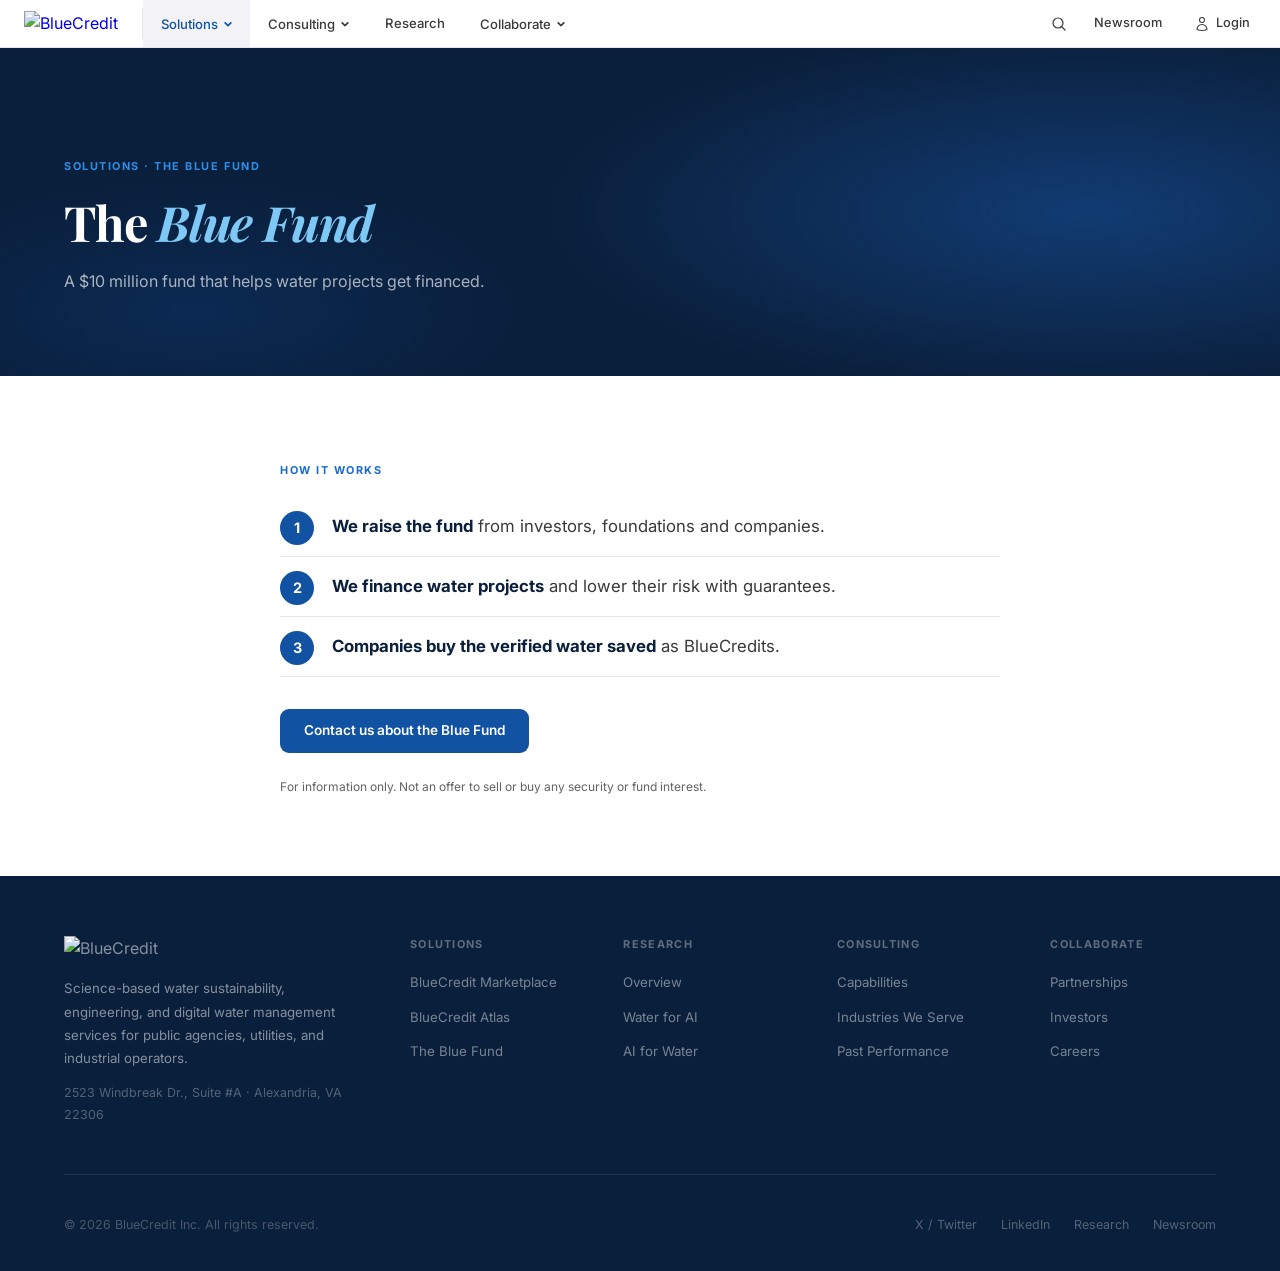
==== bluefund.html @ 0f47c6c2 "Update bluefund.html" ====
<!DOCTYPE html>
<html lang="en">
<head>
<link rel="icon" type="image/svg+xml" href="/favicon.svg">
<meta charset="UTF-8"><meta name="viewport" content="width=device-width, initial-scale=1.0">
<title>The Blue Fund — BlueCredit</title>
<meta name="description" content="The Blue Fund: A water financing vehicle dedicated to closing the gap between water risk and water investment.">
<link rel="preconnect" href="https://fonts.googleapis.com"><link href="https://fonts.googleapis.com/css2?family=Playfair+Display:ital,wght@0,600;0,700;1,600;1,700&family=Inter:wght@300;400;500;600;700&display=swap" rel="stylesheet">
<style>
*,*::before,*::after{box-sizing:border-box;margin:0;padding:0;}
:root{
  --navy:#0A1F3C;--blue-dk:#0C3468;--blue:#1252A3;--blue-md:#1A6BCC;--blue-lt:#2E8EE6;
  --sky:#D6E8F8;--sky-lt:#EBF4FD;
  --gray-900:#1C1C1E;--gray-700:#3A3A3C;--gray-500:#636366;
  --gray-100:#E5E5EA;--gray-50:#F2F2F7;
  --ff-d:"Playfair Display",Georgia,serif;--ff-b:"Inter",system-ui,sans-serif;
}
html{scroll-behavior:smooth;}
body{font-family:var(--ff-b);color:var(--gray-900);background:#fff;line-height:1.6;}

/* ── LAYOUT ── */
.pw{padding-top:48px;}
section{padding:80px 4rem;}
.inn{max-width:1200px;margin:0 auto;}
.lbl{display:inline-block;font-size:.68rem;font-weight:700;letter-spacing:.14em;
     text-transform:uppercase;color:var(--blue-md);margin-bottom:.6rem;}
.stitle{font-family:var(--ff-d);font-size:clamp(1.8rem,2.8vw,2.5rem);font-weight:700;
        color:var(--navy);line-height:1.18;margin-bottom:.75rem;letter-spacing:-.02em;}
.ssub{font-size:.95rem;color:var(--gray-500);max-width:600px;line-height:1.8;margin-bottom:3rem;}

/* ── PAGE HERO ── */
.ph{background:var(--navy);padding:110px 4rem 80px;position:relative;overflow:hidden;}
.ph::before{content:"";position:absolute;inset:0;pointer-events:none;
  background:radial-gradient(ellipse 60% 80% at 85% 50%,rgba(30,107,204,.38) 0%,transparent 70%),
             radial-gradient(ellipse 40% 60% at 15% 80%,rgba(12,52,104,.5) 0%,transparent 65%);}
.ph .inn{position:relative;}
.hl{display:block;font-size:.68rem;font-weight:700;letter-spacing:.14em;
    text-transform:uppercase;color:var(--blue-lt);margin-bottom:1.25rem;}
.ph h1{font-family:var(--ff-d);font-size:clamp(2.2rem,3.8vw,3.4rem);font-weight:700;
       color:#fff;line-height:1.12;letter-spacing:-.025em;margin-bottom:1.1rem;}
.ph h1 em{font-style:italic;color:#7EC8F5;}
.ph p{font-size:1rem;color:rgba(255,255,255,.65);max-width:580px;line-height:1.8;}
.page-tabs{display:flex;gap:2px;background:rgba(255,255,255,.08);
           border:1px solid rgba(255,255,255,.15);border-radius:12px;
           padding:4px;width:fit-content;margin-top:2rem;}
.ptab{padding:9px 22px;border-radius:9px;font-size:.85rem;font-weight:500;
      color:rgba(255,255,255,.65);text-decoration:none;transition:all .2s;}
.ptab:hover{color:#fff;background:rgba(255,255,255,.08);}
.ptab.act{background:#fff;color:var(--navy);font-weight:600;}

/* ── BUTTONS ── */
.bw{display:inline-flex;align-items:center;gap:8px;background:#fff;color:var(--navy);
    padding:13px 28px;border-radius:10px;font-weight:700;font-size:.9rem;
    text-decoration:none;margin-top:2rem;transition:background .2s;}
.bw:hover{background:var(--sky-lt);}
.bb{display:inline-flex;align-items:center;gap:8px;background:var(--blue);color:#fff;
    padding:11px 24px;border-radius:9px;font-weight:600;font-size:.85rem;
    text-decoration:none;border:none;cursor:pointer;font-family:var(--ff-b);transition:background .2s;}
.bb:hover{background:var(--blue-dk);}

/* ── FOOTER ── */
footer{background:var(--navy);color:rgba(255,255,255,.5);padding:60px 4rem 36px;}
.fg{max-width:1200px;margin:0 auto;display:grid;grid-template-columns:1.8fr 1fr 1fr 1fr 1fr;
    gap:3rem;padding-bottom:3rem;margin-bottom:2.5rem;border-bottom:1px solid rgba(255,255,255,.08);}
.fb img{height:32px;margin-bottom:1rem;}
.fb p{font-size:.83rem;line-height:1.75;max-width:280px;}
.fc h4{font-size:.68rem;font-weight:700;letter-spacing:.12em;text-transform:uppercase;
       color:rgba(255,255,255,.35);margin-bottom:1rem;}
.fc ul{list-style:none;}
.fc li{margin-bottom:.55rem;}
.fc a{font-size:.83rem;color:rgba(255,255,255,.45);text-decoration:none;transition:color .2s;}
.fc a:hover{color:#fff;}
.fbot{max-width:1200px;margin:0 auto;display:flex;justify-content:space-between;
      align-items:center;font-size:.78rem;color:rgba(255,255,255,.25);}
.fs{display:flex;gap:1.5rem;}
.fs a{color:rgba(255,255,255,.3);font-size:.78rem;text-decoration:none;transition:color .2s;}
.fs a:hover{color:#fff;}

/* ── NAV ── */
nav{position:fixed;top:0;left:0;right:0;z-index:200;height:48px;
    display:flex;align-items:stretch;
    background:#fff;border-bottom:1px solid var(--gray-100);}
.n-logo{display:flex;align-items:center;padding:0 1.5rem;text-decoration:none;flex-shrink:0;}
.n-logo img{height:26px;width:auto;}
.n-divider{width:1px;background:var(--gray-100);margin:8px 0;flex-shrink:0;}
.n-left{display:flex;align-items:stretch;flex:1;}
.n-left>a{display:inline-flex;align-items:center;font-size:.82rem;font-weight:500;
          color:var(--gray-700);text-decoration:none;padding:0 1.1rem;
          transition:background .15s,color .15s;}
.n-left>a:hover,.n-left>a.act{background:var(--gray-50);color:var(--blue);}

.n-right{display:flex;align-items:center;gap:.25rem;padding:0 1rem;margin-left:auto;}
.n-drop{position:relative;display:flex;align-items:stretch;}
.n-btn{display:inline-flex;align-items:center;gap:5px;background:none;border:none;
       font-family:var(--ff-b);font-size:.82rem;font-weight:500;color:var(--gray-700);
       cursor:pointer;padding:0 1.1rem;height:100%;transition:background .15s,color .15s;
       white-space:nowrap;}
.n-btn:hover,.n-btn.act{background:var(--gray-50);color:var(--blue);}
.n-drop.open .n-btn{background:var(--gray-50);color:var(--blue);}
.n-btn svg{transition:transform .25s;}
.n-drop.open .n-btn svg{transform:rotate(180deg);}
.n-menu{display:none;position:absolute;top:100%;left:0;
        min-width:220px;background:#fff;border:1px solid var(--gray-100);
        border-top:2px solid var(--blue);
        padding:4px;box-shadow:0 8px 24px rgba(10,31,60,.12);z-index:999;}
.n-drop.open .n-menu{display:block;}
.n-menu a{display:block;padding:10px 16px;font-size:.83rem;color:var(--gray-700);
          text-decoration:none;white-space:nowrap;transition:background .15s,color .15s;}
.n-menu a:hover,.n-menu a.act{background:var(--sky-lt);color:var(--blue-dk);}
.n-right-link{display:inline-flex;align-items:center;gap:6px;padding:6px 14px;
              font-size:.8rem;font-weight:500;color:var(--gray-700);text-decoration:none;
              border-radius:6px;transition:background .15s,color .15s;white-space:nowrap;}
.n-right-link:hover{background:var(--gray-50);color:var(--blue);}
.n-login{display:inline-flex;align-items:center;gap:6px;padding:6px 14px;
         font-size:.8rem;font-weight:500;color:var(--gray-700);text-decoration:none;
         border-radius:6px;transition:background .15s,color .15s;white-space:nowrap;}
.n-login:hover{background:var(--gray-50);color:var(--blue);}
.n-login svg{width:16px;height:16px;stroke:currentColor;fill:none;stroke-width:1.6;}


.n-menu-sub{border-left:2px solid var(--sky);margin:2px 0 4px 16px;}
.n-sub{display:block;padding:7px 16px 7px 12px !important;font-size:.78rem !important;
       color:var(--gray-500) !important;}
.n-sub:hover{background:var(--sky-lt) !important;color:var(--blue-dk) !important;}
.n-menu-divider{height:1px;background:var(--gray-100);margin:4px 8px;}


.n-search-btn{display:inline-flex;align-items:center;justify-content:center;width:34px;height:34px;
              background:none;border:none;cursor:pointer;border-radius:6px;
              color:var(--gray-700);transition:background .15s,color .15s;}
.n-search-btn:hover{background:var(--gray-50);color:var(--blue);}
.n-search-btn svg{width:16px;height:16px;stroke:currentColor;fill:none;stroke-width:1.8;}
.search-overlay{display:none;position:fixed;inset:0;background:rgba(10,31,60,.6);z-index:500;
                align-items:flex-start;justify-content:center;padding-top:90px;}
.search-overlay.open{display:flex;}
.search-box{background:#fff;border-radius:16px;padding:1.5rem;width:100%;max-width:560px;
            box-shadow:0 20px 60px rgba(10,31,60,.25);}
.search-inner{display:flex;align-items:center;gap:.75rem;border:2px solid var(--blue);
              border-radius:10px;padding:10px 16px;}
.search-inner svg{width:18px;height:18px;stroke:var(--gray-400);fill:none;stroke-width:1.8;flex-shrink:0;}
.search-input{flex:1;border:none;outline:none;font-size:1rem;font-family:var(--ff-b);color:var(--gray-900);}
.search-input::placeholder{color:var(--gray-300);}
.search-close{background:none;border:none;cursor:pointer;color:var(--gray-400);font-size:1.2rem;
              padding:0 4px;line-height:1;}
.search-hint{font-size:.78rem;color:var(--gray-400);margin-top:.75rem;text-align:center;}


.pitch-modal{display:none;position:fixed;inset:0;background:rgba(10,31,60,.6);z-index:600;
             align-items:center;justify-content:center;}
.pitch-modal.open{display:flex;}
.pitch-box{background:#fff;border-radius:20px;padding:2.5rem;width:100%;max-width:460px;
           box-shadow:0 20px 60px rgba(10,31,60,.25);text-align:center;}
.pitch-box svg.pitch-icon{width:52px;height:52px;stroke:var(--blue);fill:none;stroke-width:1.2;margin-bottom:1.25rem;}
.pitch-box h3{font-family:var(--ff-d);font-size:1.4rem;font-weight:700;color:var(--navy);margin-bottom:.6rem;}
.pitch-box p{font-size:.88rem;color:var(--gray-500);line-height:1.7;margin-bottom:1.75rem;}
.pitch-btns{display:flex;flex-direction:column;gap:.75rem;}
.pitch-dl{display:block;width:100%;padding:13px;border:none;border-radius:10px;
          background:var(--blue);color:#fff;font-size:.9rem;font-weight:700;
          font-family:var(--ff-b);cursor:pointer;text-decoration:none;
          transition:background .2s;text-align:center;}
.pitch-dl:hover{background:var(--blue-dk);}
.pitch-cancel{background:none;border:none;font-size:.85rem;color:var(--gray-500);
              cursor:pointer;font-family:var(--ff-b);padding:6px;}
.pitch-cancel:hover{color:var(--gray-700);}

</style>
<style>
.ptcard-grid{display:grid;grid-template-columns:repeat(3,1fr);gap:1.25rem;margin-bottom:4rem;}
.ptcard{border:1px solid var(--gray-100);border-radius:16px;padding:1.75rem;transition:border-color .2s,transform .2s;}
.ptcard:hover{border-color:var(--blue-lt);transform:translateY(-2px);}
.ptcard-icon{width:44px;height:44px;border-radius:12px;background:var(--sky-lt);display:flex;align-items:center;justify-content:center;margin-bottom:1rem;}
.ptcard-icon svg{width:22px;height:22px;stroke:var(--blue);fill:none;stroke-width:1.6;}
.ptcard h3{font-size:.95rem;font-weight:700;color:var(--navy);margin-bottom:.5rem;}
.ptcard p{font-size:.83rem;color:var(--gray-500);line-height:1.7;}
.form-layout{display:grid;grid-template-columns:1fr 1.6fr;gap:4rem;align-items:start;}
.form-sidebar h3{font-family:var(--ff-d);font-size:1.5rem;font-weight:700;color:var(--navy);margin-bottom:.75rem;line-height:1.3;}
.form-sidebar p{font-size:.88rem;color:var(--gray-500);line-height:1.8;margin-bottom:1.5rem;}
.info-box{background:var(--sky-lt);border-radius:14px;padding:1.25rem 1.5rem;}
.info-box p{font-size:.83rem;color:var(--blue-dk);line-height:1.7;margin:0;}
.info-box a{color:var(--blue);text-decoration:none;font-weight:600;}
.info-box a:hover{text-decoration:underline;}
.form-card{background:#fff;border:1px solid var(--gray-100);border-radius:20px;padding:2.5rem;}
.form-card-title{font-size:.95rem;font-weight:700;color:var(--navy);margin-bottom:1.5rem;padding-bottom:1rem;border-bottom:1px solid var(--gray-100);}
.fg2{margin-bottom:1rem;}
.frow{display:grid;grid-template-columns:1fr 1fr;gap:1rem;}
.fset{border:1px solid var(--gray-100);border-radius:12px;padding:1.25rem 1.5rem;margin-bottom:1.25rem;}
.fleg{font-size:.7rem;font-weight:700;letter-spacing:.1em;text-transform:uppercase;color:var(--gray-500);margin-bottom:1rem;}
label{display:block;font-size:.78rem;font-weight:600;color:var(--gray-700);margin-bottom:5px;letter-spacing:.02em;}
input[type=text],input[type=email],input[type=tel],input[type=url],select,textarea{width:100%;padding:9px 12px;font-size:.875rem;font-family:var(--ff-b);color:var(--gray-900);background:#fff;border:1px solid var(--gray-100);border-radius:9px;outline:none;transition:border-color .2s;appearance:none;}
input:focus,select:focus,textarea:focus{border-color:var(--blue-md);}
select{background-image:url("data:image/svg+xml,%3Csvg xmlns='http://www.w3.org/2000/svg' width='12' height='12' viewBox='0 0 12 12'%3E%3Cpath fill='none' stroke='%23636366' stroke-width='1.5' d='M2 4l4 4 4-4'/%3E%3C/svg%3E");background-repeat:no-repeat;background-position:right 12px center;padding-right:32px;}
textarea{resize:vertical;min-height:90px;}
.chk-row{display:flex;align-items:flex-start;gap:10px;font-size:.82rem;color:var(--gray-500);line-height:1.55;}
.chk-row input{margin-top:3px;flex-shrink:0;}
.sub-btn{width:100%;padding:13px;border:none;border-radius:10px;background:var(--blue);color:#fff;font-size:.9rem;font-weight:700;font-family:var(--ff-b);cursor:pointer;transition:background .2s;margin-top:1.25rem;}
.sub-btn:hover{background:var(--blue-dk);}
.sub-msg{display:none;background:var(--sky-lt);border:1px solid var(--sky);border-radius:10px;padding:1rem 1.25rem;margin-top:1rem;font-size:.875rem;color:var(--blue-dk);}
.inv-grid{display:grid;grid-template-columns:repeat(3,1fr);gap:1.25rem;margin-bottom:4rem;}
.inv-card{background:#fff;border:1px solid var(--gray-100);border-radius:16px;padding:1.75rem;}
.inv-card h3{font-size:.95rem;font-weight:700;color:var(--blue-dk);margin-bottom:.6rem;}
.inv-card p{font-size:.83rem;color:var(--gray-500);line-height:1.7;}
.job-list{display:flex;flex-direction:column;gap:.85rem;margin-bottom:3rem;}
.job-card{border:1px solid var(--gray-100);border-radius:14px;padding:1.35rem 2rem;display:flex;justify-content:space-between;align-items:center;transition:border-color .2s,background .2s;}
.job-card:hover{border-color:var(--blue-lt);background:var(--sky-lt);}
.job-info h3{font-size:.95rem;font-weight:700;color:var(--navy);margin-bottom:.3rem;}
.job-meta{display:flex;gap:1.25rem;flex-wrap:wrap;}
.job-tag{font-size:.78rem;color:var(--gray-500);display:flex;align-items:center;gap:5px;}
.job-tag svg{width:13px;height:13px;stroke:var(--gray-300);fill:none;stroke-width:1.5;}
.badge{font-size:.7rem;font-weight:700;padding:3px 10px;border-radius:100px;}
.badge-ft{background:var(--sky-lt);color:var(--blue-dk);}
.badge-ct{background:#EBF3FF;color:var(--blue);}
.apply-btn{background:none;border:1px solid var(--gray-100);color:var(--blue);font-size:.82rem;font-weight:600;font-family:var(--ff-b);padding:8px 18px;border-radius:8px;cursor:pointer;transition:all .2s;white-space:nowrap;}
.apply-btn:hover{background:var(--blue);color:#fff;border-color:var(--blue);}
.contact-dark{background:var(--navy);padding:80px 4rem;}
.contact-dark .lbl{color:rgba(126,200,245,.9);}
.contact-dark .stitle{color:#fff;}
.contact-dark .ssub{color:rgba(255,255,255,.55);}
.contact-layout{display:grid;grid-template-columns:1fr 1fr;gap:5rem;align-items:start;}
.contact-items{display:flex;flex-direction:column;gap:1rem;margin-top:2rem;}
.contact-item{display:flex;align-items:center;gap:14px;color:rgba(255,255,255,.7);text-decoration:none;font-size:.9rem;transition:color .2s;}
.contact-item:hover{color:#fff;}
.contact-icon{width:38px;height:38px;border-radius:10px;background:rgba(255,255,255,.08);display:flex;align-items:center;justify-content:center;flex-shrink:0;}
.contact-icon svg{width:16px;height:16px;stroke:rgba(255,255,255,.7);fill:none;stroke-width:1.8;}
.dark-form{background:rgba(255,255,255,.06);border:1px solid rgba(255,255,255,.1);border-radius:20px;padding:2.5rem;}
.dark-form .form-card-title{color:#fff;border-color:rgba(255,255,255,.1);}
.dark-form input,.dark-form select,.dark-form textarea{background:rgba(255,255,255,.07);border-color:rgba(255,255,255,.12);color:#fff;}
.dark-form label{color:rgba(255,255,255,.55);}
.dark-form .sub-btn{background:var(--blue-md);}
.dark-form .sub-btn:hover{background:var(--blue);}
.dark-form .sub-msg{background:rgba(30,107,204,.2);border-color:rgba(30,107,204,.4);color:var(--blue-lt);}
</style>
<style>
.bf-simple{max-width:720px;}
.bf-list{list-style:none;counter-reset:n;margin:.5rem 0 2rem;}
.bf-list li{counter-increment:n;position:relative;padding:1rem 0 1rem 3.25rem;border-bottom:1px solid var(--gray-100);font-size:1.05rem;color:var(--gray-700);line-height:1.6;}
.bf-list li::before{content:counter(n);position:absolute;left:0;top:.85rem;width:34px;height:34px;border-radius:50%;background:var(--blue);color:#fff;font-weight:700;display:flex;align-items:center;justify-content:center;font-size:.9rem;}
.bf-list b{color:var(--navy);}
.bf-fine{font-size:.75rem;color:var(--gray-500);margin-top:1.5rem;}
@media(max-width:900px){section{padding-left:1.25rem;padding-right:1.25rem;}.ph{padding:100px 1.25rem 70px;}}
</style>
</head>
<body>
<nav>
  <a href="index.html" class="n-logo"><img src="assets/logo.png" alt="BlueCredit"></a>
  <div class="n-divider"></div>
  <div class="n-left">
    <div class="n-drop" id="nd-platforms">
      <button class="n-btn act" onclick="navToggle('platforms')">Solutions
        <svg width="10" height="10" viewBox="0 0 12 12" fill="none" stroke="currentColor" stroke-width="2"><path d="M2 4l4 4 4-4"/></svg>
      </button>
      <div class="n-menu">
        <a href="https://marketplace.bluecredits.org/" target="_blank">BlueCredit Marketplace</a>
        <a href="https://atlas.bluecredits.org" target="_blank">BlueCredit Atlas</a>
        <a href="bluefund.html" class="act">The Blue Fund</a>
      </div>
    </div>
    <div class="n-drop" id="nd-consulting">
      <button class="n-btn" onclick="navToggle('consulting')">Consulting
        <svg width="10" height="10" viewBox="0 0 12 12" fill="none" stroke="currentColor" stroke-width="2"><path d="M2 4l4 4 4-4"/></svg>
      </button>
      <div class="n-menu">
        <a href="capabilities.html">Capabilities</a>
        <a href="industries.html">Industries We Serve</a>
        <a href="past-performance.html">Past Performance</a>
      </div>
    </div>
    <a href="research.html">Research</a>
    <div class="n-drop" id="nd-collaborate">
      <button class="n-btn" onclick="navToggle('collaborate')">Collaborate
        <svg width="10" height="10" viewBox="0 0 12 12" fill="none" stroke="currentColor" stroke-width="2"><path d="M2 4l4 4 4-4"/></svg>
      </button>
      <div class="n-menu">
        <a href="partnerships.html">Partnerships</a>
        <a href="investors.html">Investors</a>
        <a href="careers.html">Careers</a>
      </div>
    </div>
  </div>
  <div class="n-right">
    <button class="n-search-btn" onclick="document.getElementById('searchOverlay').classList.add('open')" aria-label="Search">
      <svg viewBox="0 0 24 24"><path d="M21 21l-5.197-5.197m0 0A7.5 7.5 0 105.196 5.196a7.5 7.5 0 0010.607 10.607z" stroke-linecap="round" stroke-linejoin="round"/></svg>
    </button>
    <a href="newsroom.html" class="n-right-link">Newsroom</a>
    <a href="https://marketplace.bluecredits.org/login" target="_blank" class="n-login">
      <svg viewBox="0 0 24 24"><path d="M15.75 6a3.75 3.75 0 11-7.5 0 3.75 3.75 0 017.5 0zM4.501 20.118a7.5 7.5 0 0114.998 0A17.933 17.933 0 0112 21.75c-2.676 0-5.216-.584-7.499-1.632z" stroke-linecap="round" stroke-linejoin="round"/></svg>
      Login
    </a>
  </div>
</nav>
<!-- SEARCH OVERLAY -->
<div class="search-overlay" id="searchOverlay" onclick="if(event.target===this)this.classList.remove('open')">
  <div class="search-box">
    <div class="search-inner">
      <svg viewBox="0 0 24 24"><path d="M21 21l-5.197-5.197m0 0A7.5 7.5 0 105.196 5.196a7.5 7.5 0 0010.607 10.607z" stroke-linecap="round" stroke-linejoin="round"/></svg>
      <input class="search-input" type="text" placeholder="Search BlueCredit…" autofocus onkeydown="if(event.key==='Escape')document.getElementById('searchOverlay').classList.remove('open')">
      <button class="search-close" onclick="document.getElementById('searchOverlay').classList.remove('open')">✕</button>
    </div>
    <div class="search-hint">Search the BlueCredit Marketplace — press Escape to close</div>
  </div>
</div>
<script>
function navToggle(id){
  ['platforms','consulting','collaborate'].forEach(function(n){
    var el=document.getElementById('nd-'+n);
    if(el){ el.classList[n===id?'toggle':'remove']('open'); }
  });
}
document.addEventListener('click',function(e){
  if(!e.target.closest('.n-drop')){
    document.querySelectorAll('.n-drop').forEach(function(el){el.classList.remove('open');});
  }
});
</script>
<div class="pw">

<div class="ph">
  <div class="inn">
    <span class="hl">Solutions · The Blue Fund</span>
    <h1>The <em>Blue Fund</em></h1>
    <p>A $10 million fund that helps water projects get financed.</p>
  </div>
</div>

<section>
  <div class="inn bf-simple">
    <div class="lbl">How it works</div>
    <ol class="bf-list">
      <li><b>We raise the fund</b> from investors, foundations and companies.</li>
      <li><b>We finance water projects</b> and lower their risk with guarantees.</li>
      <li><b>Companies buy the verified water saved</b> as BlueCredits.</li>
    </ol>
    <a class="bb" href="mailto:barasa@bluecredits.org?subject=The%20Blue%20Fund">Contact us about the Blue Fund</a>
    <p class="bf-fine">For information only. Not an offer to sell or buy any security or fund interest.</p>
  </div>
</section>

<footer>
  <div class="fg">
    <div class="fb"><img src="assets/logo.png" alt="BlueCredit">
      <p>Science-based water sustainability, engineering, and digital water management services for public agencies, utilities, and industrial operators.</p>
      <p style="margin-top:.75rem;font-size:.78rem;color:rgba(255,255,255,.3)">2523 Windbreak Dr., Suite #A · Alexandria, VA 22306</p>
    </div>
    <div class="fc"><h4>Solutions</h4><ul>
      <li><a href="https://marketplace.bluecredits.org/" target="_blank">BlueCredit Marketplace</a></li>
      <li><a href="https://atlas.bluecredits.org" target="_blank">BlueCredit Atlas</a></li>
      <li><a href="bluefund.html">The Blue Fund</a></li>
    </ul></div>
    <div class="fc"><h4>Research</h4><ul>
      <li><a href="research.html">Overview</a></li>
      <li><a href="research.html">Water for AI</a></li>
      <li><a href="research.html">AI for Water</a></li>
    </ul></div>
    <div class="fc"><h4>Consulting</h4><ul>
      <li><a href="capabilities.html">Capabilities</a></li>
      <li><a href="industries.html">Industries We Serve</a></li>
      <li><a href="past-performance.html">Past Performance</a></li>
    </ul></div>
    <div class="fc"><h4>Collaborate</h4><ul>
      <li><a href="partnerships.html">Partnerships</a></li>
      <li><a href="investors.html">Investors</a></li>
      <li><a href="careers.html">Careers</a></li>
    </ul></div>
  </div>
  <div class="fbot">
    <span>© 2026 BlueCredit Inc. All rights reserved.</span>
    <div class="fs">
      <a href="https://x.com/BlueCreditInc" target="_blank">X / Twitter</a>
      <a href="https://www.linkedin.com/company/bluecredits" target="_blank">LinkedIn</a>
      <a href="research.html">Research</a>
      <a href="newsroom.html">Newsroom</a>
    </div>
  </div>
</footer>
</div>

</body>
</html>
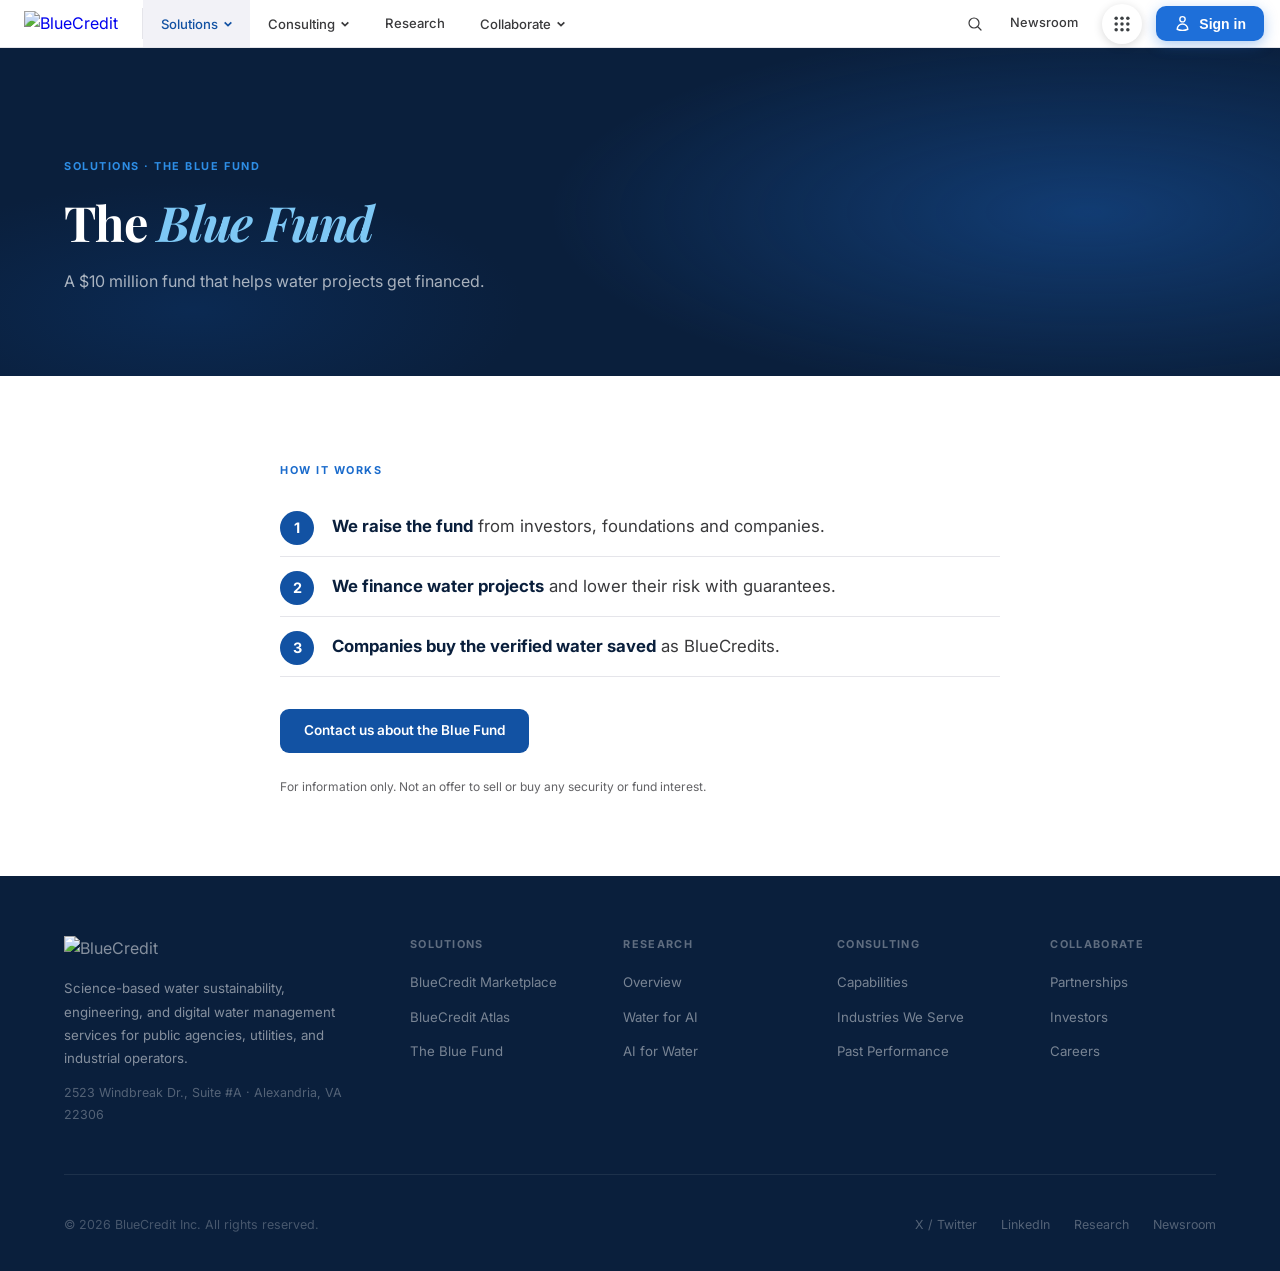
==== commit 77214cc3: "V1 updates" ====
--- a/bluefund.html
+++ b/bluefund.html
@@ -281,9 +281,13 @@
       <svg viewBox="0 0 24 24"><path d="M21 21l-5.197-5.197m0 0A7.5 7.5 0 105.196 5.196a7.5 7.5 0 0010.607 10.607z" stroke-linecap="round" stroke-linejoin="round"/></svg>
     </button>
     <a href="newsroom.html" class="n-right-link">Newsroom</a>
-    <a href="https://marketplace.bluecredits.org/login" target="_blank" class="n-login">
+    <div id="bc-apps">
+      <button type="button" id="bc-apps-btn" aria-haspopup="true" aria-expanded="false" aria-controls="bc-apps-panel" title="BlueCredit apps" aria-label="BlueCredit apps"><svg viewBox="0 0 24 24" fill="currentColor"><circle cx="5" cy="5" r="2.1"/><circle cx="12" cy="5" r="2.1"/><circle cx="19" cy="5" r="2.1"/><circle cx="5" cy="12" r="2.1"/><circle cx="12" cy="12" r="2.1"/><circle cx="19" cy="12" r="2.1"/><circle cx="5" cy="19" r="2.1"/><circle cx="12" cy="19" r="2.1"/><circle cx="19" cy="19" r="2.1"/></svg></button>
+      <div id="bc-apps-panel" role="menu" aria-label="BlueCredit apps"></div>
+    </div>
+    <a href="https://marketplace.bluecredits.org/login" target="_blank" class="n-signin">
       <svg viewBox="0 0 24 24"><path d="M15.75 6a3.75 3.75 0 11-7.5 0 3.75 3.75 0 017.5 0zM4.501 20.118a7.5 7.5 0 0114.998 0A17.933 17.933 0 0112 21.75c-2.676 0-5.216-.584-7.499-1.632z" stroke-linecap="round" stroke-linejoin="round"/></svg>
-      Login
+      Sign in
     </a>
   </div>
 </nav>
@@ -373,5 +377,6 @@
 </footer>
 </div>
 
+<script src="assets/bc-apps.js?v=20261018" defer></script>
 </body>
 </html>
